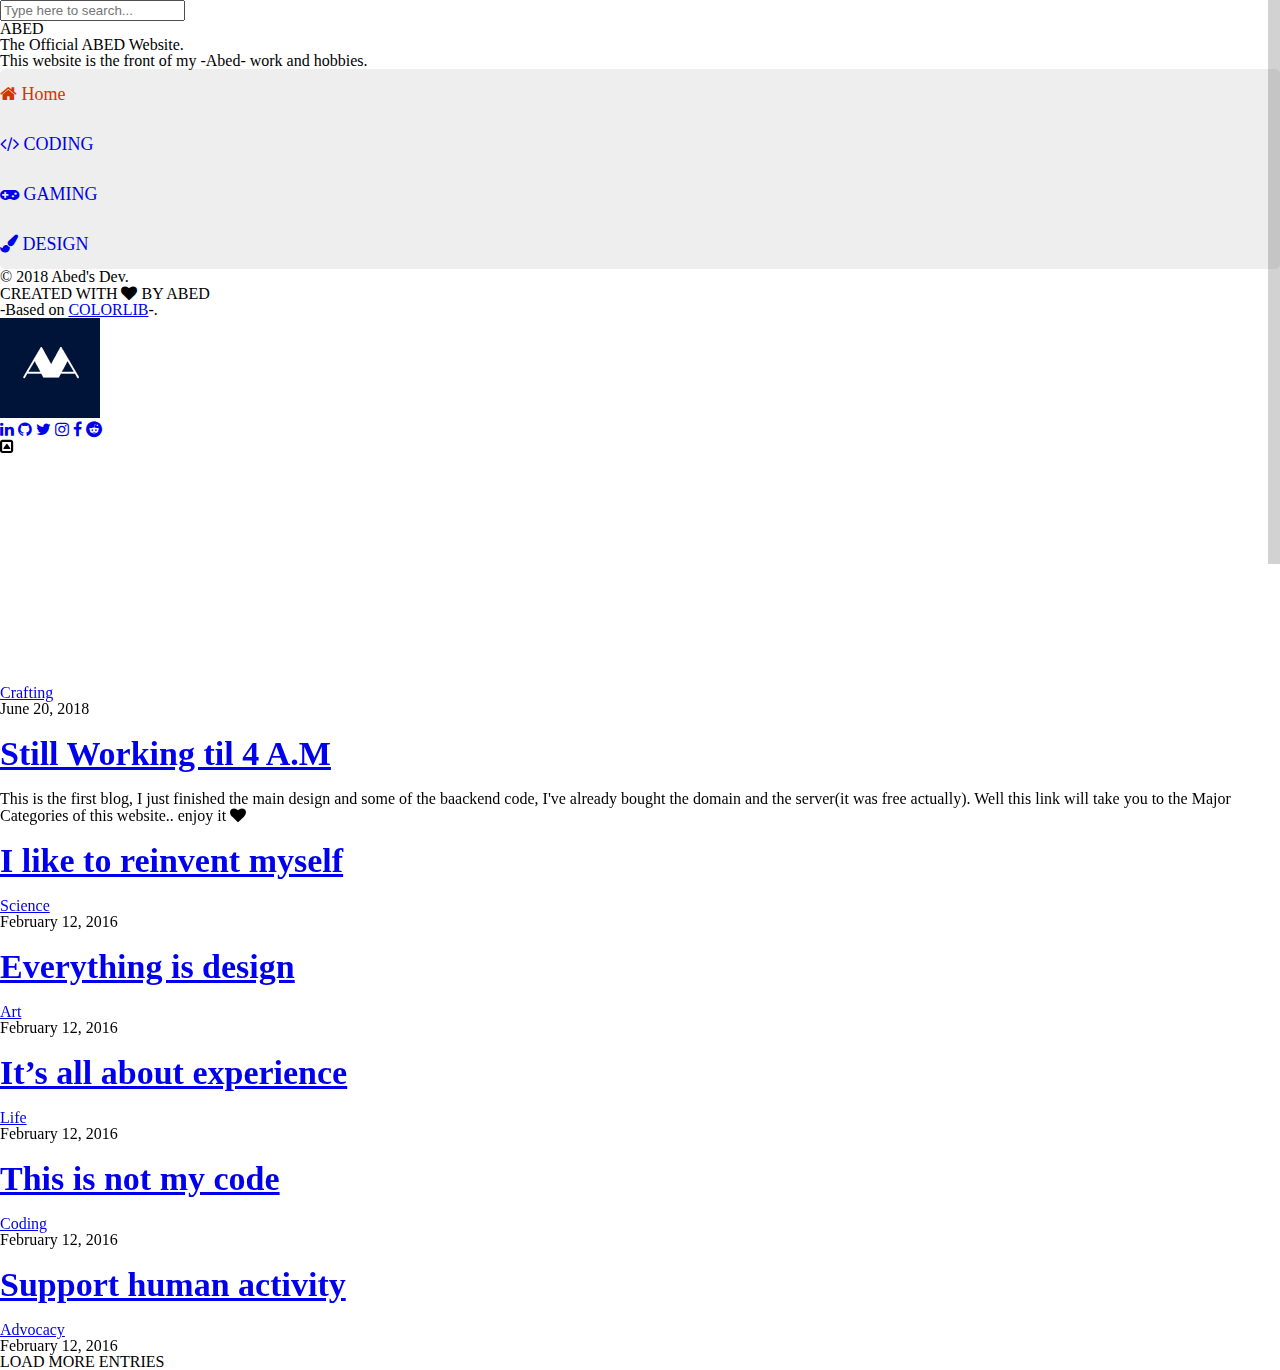
==== index.html @ 25dbf277 "first commit" ====
<!DOCTYPE HTML>
<html lang="en-US">

<head>
    <title>Abed.GA | ABED Ga Kakkoii</title>
    <meta http-equiv="Content-Type" content="text/html; charset=UTF-8">
    <meta name="description" content="Abed" />
    <meta name="keywords" content="HTML, CSS, JavaScript, PHP" />
    <meta name="author" content="Colorlib" />
    <meta name="viewport" content="width=device-width, initial-scale=1, maximum-scale=1">

    <link rel="shortcut icon" href="images/favicon.png" />
    <link href='http://fonts.googleapis.com/css?family=Montserrat:400,700%7CLibre+Baskerville:400,400italic,700' rel='stylesheet' type='text/css'>
    <link rel="stylesheet" type="text/css" href='css/clear.css' />
    <link rel="stylesheet" type="text/css" href='css/common.css' />
    <link rel="stylesheet" type="text/css" href='css/font-awesome.min.css' />
    <link rel="stylesheet" type="text/css" href='css/carouFredSel.css' />
    <link rel="stylesheet" type="text/css" href='css/sm-clean.css' />
    <link rel="stylesheet" type="text/css" href='style.css' />

    <!--[if lt IE 9]>
                <script src="js/html5.js"></script>
        <![endif]-->

</head>


<body class="home blog">

    <!-- Preloader Gif -->
    <table class="doc-loader">
        <tbody>
            <tr>
                <td>
                    <img src="images/ajax-document-loader.gif" alt="Loading...">
                </td>
            </tr>
        </tbody>
    </table>

    <!-- Left Sidebar -->
    <div id="sidebar" class="sidebar">
        <div class="menu-left-part">
            <div class="search-holder">
                <label>
                        <input type="search" class="search-field" placeholder="Type here to search..." value="" name="s" title="Search for:">
                    </label>
            </div>
            <div class="site-info-holder">
                <div class="site-title">ABED</div>
                <p class="site-description">

                    The Official ABED Website.
                    <br/> This website is the front of my -Abed- work and hobbies.
                </p>

            </div>
            <nav id="header-main-menu">
                <ul class="main-menu sm sm-clean">
                    <li><a href="index.html" class="current"><i class="fa fa-home icon-fa-m"></i> Home</a></li>
                    <li><a href="single.html"><i class="fa fa-code icon-fa-m"></i> CODING</a></li>
                    <li><a href="gaming.html"><i class="fa fa-gamepad icon-fa-m"></i> GAMING</a></li>
                    <li><a href="single.html"><i class="fa fa-paint-brush icon-fa-m"></i> DESIGN</a></li>
                </ul>
            </nav>
            <footer>
                <div class="footer-info">
                    © 2018 Abed's Dev. <br> CREATED WITH <i class="fa fa-heart"></i> BY ABED<br> -Based on <a href="https://colorlib.com">COLORLIB</a>-.
                </div>
            </footer>
        </div>
        <div class="menu-right-part">
            <div class="logo-holder">
                <a href="index.html">
                        <img src="images/logo.png" alt="Abed.Ga">
                    </a>
            </div>
            <div class="toggle-holder">
                <div id="toggle">
                    <div class="menu-line"></div>
                </div>
            </div>
            <div class="social-holder">
                <div class="social-list">
                    <a  target="_blank" href="https://www.linkedin.com/in/abdallah-afriad-028515137/"><i class="fa fa-linkedin"></i></a>
                    <a  target="_blank" href="https://www.github.com/abedafr"><i class="fa fa-github"></i></a>
                    <a  target="_blank" href="https://www.twitter.com/abed_afriad"><i class="fa fa-twitter"></i></a>
                    <a  target="_blank" href="https://www.instagram.com/abedafriad"><i class="fa fa-instagram"></i></a>
                    <a  target="_blank" href="https://www.facebook.com/abed.afriad"><i class="fa fa-facebook"></i></a>
                    <a  target="_blank" href="https://www.reddit.com/user/Abed11"><i class="fa fa-reddit"></i></a>
                </div>
            </div>
            <div class="fixed scroll-top"><i class="fa fa-caret-square-o-up" aria-hidden="true"></i></div>
        </div>
        <div class="clear"></div>
    </div>

    <!-- Home Content -->
    <div id="content" class="site-content">
        

        
        <div id="blog-wrapper">
            <div class="blog-holder center-relative">


                <article id="post-1" class="blog-item-holder featured-post">
                    <div class="entry-content relative">
                        <div class="content-1170 center-relative">
                            <div class="cat-links">
                                <ul>
                                    <li>
                                        <a href="#">Crafting</a>
                                    </li>
                                </ul>
                            </div>
                            <div class="entry-date published">June 20, 2018</div>
                            <h2 class="entry-title">
                                <a href="scroll.html">Still Working til 4 A.M</a>
                            </h2>
                            <div class="excerpt">
                                This is the first blog, I just finished the main design and some of the baackend code, I've already bought the domain and the server(it was free actually). Well this link will take you to the Major Categories of this website.. enjoy it <i class="fa fa-heart"></i> <a class="read-more" href="scroll.html"></a>
                            </div>
                            <div class="clear"></div>
                        </div>
                    </div>
                </article>


                <article id="post-2" class="blog-item-holder">
                    <div class="entry-content relative">
                        <div class="content-1170 center-relative">
                            <h2 class="entry-title">
                                <a href="single.html">I like to reinvent myself</a>
                            </h2>
                            <div class="cat-links">
                                <ul>
                                    <li>
                                        <a href="#">Science</a>
                                    </li>
                                </ul>
                            </div>
                            <div class="entry-date published">February 12, 2016</div>
                            <div class="clear"></div>
                        </div>
                    </div>
                </article>


                <article id="post-3" class="blog-item-holder">
                    <div class="entry-content relative">
                        <div class="content-1170 center-relative">
                            <h2 class="entry-title">
                                <a href="single.html">Everything is design</a>
                            </h2>
                            <div class="cat-links">
                                <ul>
                                    <li>
                                        <a href="#">Art</a>
                                    </li>
                                </ul>
                            </div>
                            <div class="entry-date published">February 12, 2016</div>
                            <div class="clear"></div>
                        </div>
                    </div>
                </article>



                <article id="post-4" class="blog-item-holder">
                    <div class="entry-content relative">
                        <div class="content-1170 center-relative">
                            <h2 class="entry-title">
                                <a href="single.html">It’s all about experience</a>
                            </h2>
                            <div class="cat-links">
                                <ul>
                                    <li>
                                        <a href="#">Life</a>
                                    </li>
                                </ul>
                            </div>
                            <div class="entry-date published">February 12, 2016</div>
                            <div class="clear"></div>
                        </div>
                    </div>
                </article>



                <article id="post-5" class="blog-item-holder">
                    <div class="entry-content relative">
                        <div class="content-1170 center-relative">
                            <h2 class="entry-title">
                                <a href="single.html">This is not my code</a>
                            </h2>
                            <div class="cat-links">
                                <ul>
                                    <li>
                                        <a href="#">Coding</a>
                                    </li>
                                </ul>
                            </div>
                            <div class="entry-date published">February 12, 2016</div>
                            <div class="clear"></div>
                        </div>
                    </div>
                </article>



                <article id="post-6" class="blog-item-holder">
                    <div class="entry-content relative">
                        <div class="content-1170 center-relative">
                            <h2 class="entry-title">
                                <a href="single.html">Support human activity</a>
                            </h2>
                            <div class="cat-links">
                                <ul>
                                    <li>
                                        <a href="#">Advocacy</a>
                                    </li>
                                </ul>
                            </div>
                            <div class="entry-date published">February 12, 2016</div>
                            <div class="clear"></div>
                        </div>
                    </div>
                </article>

            </div>
            <div class="clear"></div>
            <div class="block load-more-holder">LOAD MORE ENTRIES</div>
        </div>

        <div class="featured-image-holder">
            <div class="featured-post-image" style="background-image: url(demo-images/featured-image.jpg)"></div>

        </div>
        <div class="clear"></div>
    </div>



    <!--Load JavaScript-->
    <script type="text/javascript" src="js/jquery.js"></script>
    <script type='text/javascript' src='js/imagesloaded.pkgd.js'></script>
    <script type='text/javascript' src='js/jquery.nicescroll.min.js'></script>
    <script type='text/javascript' src='js/jquery.smartmenus.min.js'></script>
    <script type='text/javascript' src='js/jquery.carouFredSel-6.0.0-packed.js'></script>
    <script type='text/javascript' src='js/jquery.mousewheel.min.js'></script>
    <script type='text/javascript' src='js/jquery.touchSwipe.min.js'></script>
    <script type='text/javascript' src='js/jquery.easing.1.3.js'></script>
    <script type='text/javascript' src='js/main.js'></script>
</body>

</html>
---- css/clear.css ----
html, body, div, span, object, iframe,
h1, h2, h3, h4, h5, h6, p, blockquote, pre,
abbr, address, cite, code,
del, dfn, em, img, ins, kbd, q, samp,
small, strong, sub, sup, var,
b, i, ol, ul, li,
fieldset, form, label, legend,
table, caption, tbody, tfoot, thead, tr, th, td,
article, aside, canvas, details, figcaption, figure, 
footer, header, hgroup, menu, nav, section, summary,
time, mark, audio, video {
    margin:0;
    padding:0;
    border:0;
    outline: none;
    font-size:100%;
    vertical-align:baseline;
    background:transparent;
}

body {
    line-height:1;
}

article,aside,details,figcaption,figure,
footer,header,hgroup,menu,nav,section { 
    display:block;
}

nav ul,ul,ol {
    list-style:none;
}

blockquote, q {
    quotes:none;
}

blockquote:before, blockquote:after,
q:before, q:after {
    content:'';
    content:none;
}

a {
    margin:0;
    padding:0;
    font-size:100%;
	outline: none;
    vertical-align:baseline;
    background:transparent;
}

ins {
    background-color:#ff9;
    color:#000;
    text-decoration:none;
}

mark {
    background-color:#ff9;
    color:#000; 
    font-style:italic;
    font-weight:bold;
}

del {
    text-decoration: line-through;
}

abbr[title], dfn[title] {
    border-bottom:1px dotted;
    cursor:help;
}

table {
    border-collapse:collapse;
    border-spacing:0;
}

hr {
    display:block;
    height:1px;
    border:0;   
    border-top:1px solid #cccccc;
    margin:1em 0;
    padding:0;
}

input, select {
    vertical-align:middle;
}

input:focus, textarea:focus
{
    outline: none;
}
---- css/common.css ----
.block
{
    display: block;
}
.hidden
{
    display: none;
}
.clear
{
    clear: both;
}
.left
{
    float: left;
}
.right
{
    float: right;
}
.line-height
{
    line-height: 0;
}
.clear-right
{
    clear: right;
}
.clear-left
{
    clear: left;
}
.center-relative
{
    margin-left: auto;
    margin-right: auto;
}
.center-absolute
{
    left: 50%;
}
.center-text
{
    text-align: center !important;
}
.text-left
{
    text-align: left;
}
.text-right
{
    text-align: right;
}
.absolute
{
    position: absolute;
}
.fixed
{
    position: fixed;
}
.relative
{
    position: relative;
}
.sticky
{
    height: auto;
}
.margin-0, .margin-0 img
{
    margin: 0 !important;
    line-height: 0;
}
.top-0
{
    margin-top: 0 !important;
}
.top-5
{
    margin-top: 5px !important;	
}
.top-10
{
    margin-top: 10px;	
}
.top-15
{
    margin-top: 15px;	
}
.top-20
{
    margin-top: 20px;
}
.top-25
{
    margin-top: 25px;	
}
.top-30
{
    margin-top: 30px;	
}
.top-50
{
    margin-top: 50px;	
}
.top-60
{
    margin-top: 60px;	
}
.top-70
{
    margin-top: 70px;	
}
.top-75
{
    margin-top: 75px;	
}
.top-80
{
    margin-top: 80px;
}
.top-100
{
    margin-top: 100px;	
}
.top-105
{
    margin-top: 105px;	
}
.top-120
{
    margin-top: 120px;
}
.top-150
{
    margin-top: 150px;	
}
.top-200
{
    margin-top: 200px;	
}
.top-negative-30
{
    margin-top: -30px;
}
.left-35
{
    margin-left:35px;
}
.right-35
{
    margin-right:35px;
}
.bottom-0
{
    margin-bottom: 0 !important;
}
.bottom-10
{
    margin-bottom: 10px !important;
}
.bottom-20
{
    margin-bottom: 20px !important;
}
.bottom-25
{
    margin-bottom: 25px !important;
}
.bottom-30
{
    margin-bottom: 30px !important;
}
.bottom-50
{
    margin-bottom: 50px !important;
}
.bottom-100
{
    margin-bottom: 100px !important;
}
.bottom-150
{
    margin-bottom: 150px !important;
}
.bottom-200
{
    margin-bottom: 200px !important;
}
.width-25
{
    width: 25%;
}
.width-50
{
    width: 50%;
}
.width-75
{
    width: 75%;
}
.width-85
{
    width: 85%;
}
.width-100
{
    width: 100%;
}
blockquote:before 
{
    content: '\201C';
    font-size: 180px;
    line-height: 0;
    font-family: 'Montserrat', sans-serif, Arial;
    vertical-align: -65px;
    color: #0697ae;
    text-align: center;
    display: block;
}
blockquote
{
    margin-top: 110px;
    margin-bottom: 60px;
    font-family: 'Montserrat', sans-serif, Arial;
    font-size: 22px;
    line-height: 35px;
    color: #b0c2c2;
}
blockquote.inline-blockquote
{
    width: 395px;
    float: left;
    margin-left: -170px;
    margin-right: 70px;
}
.wrap-blockquote
{
    display: inline;
}
address
{
    font-size: 32px;
    line-height: 50px;
    font-style: normal;
}
iframe
{
    width: 100%;
}
a.button
{
    display: inline-block;
    border: 3px solid;
    text-align: center;
    padding: 15px 40px;
    cursor: pointer;
    margin-bottom: 25px;
    vertical-align: middle;
    text-decoration: none;
}
a.button:active
{
    position: relative;
    top: 1px;	
}
h1,h2,h3,h4,h5,h6
{
    padding: 20px 0;
}
h1
{
    font-size: 38px;
    line-height: 38px;    
}
h2
{
    font-size: 34px;    
    line-height: 34px;    
}
h3
{
    font-size: 32px;  
    line-height: 32px;    
}
h4
{
    font-size: 30px;    
}
h5
{
    font-size: 28px;   
}
h6
{
    font-size: 26px;    
}
em
{
    font-style: italic;
}
ol
{
    list-style-type: decimal;
}
pre
{
    word-wrap: break-word;
}
.single-content table, .single-content th, .single-content td, .page-content table, .page-content th, .page-content td
{
    border:1px solid black;
    padding: 10px;
    vertical-align: middle;
}
sup
{
    vertical-align: super;
    font-size: smaller;
}
sub
{
    vertical-align: sub;
    font-size: smaller;
}
.single-content ol
{
    display: block;
    list-style-type: decimal;
    margin: 0 0 14px 17px;
}
.single-content ul
{
    display: block;
    list-style-type: disc;
    margin: 0 0 14px 17px;
}

/* COLUMNS */

.one,  .one_half,  .one_third,  .two_third,  .three_fourth, 
.one_fourth{
    margin-right: 100px;
    float: left;
    position: relative;
    margin-bottom: 30px;
}

.last{
    margin-right: 0 !important;
    clear: right;
}

.one{
    float: none;
    display: block;
    clear: both;
    margin-right: 0;
}

.one_half{
    width: 400px;    
}

.one_third{
    width: 233px;
}

.two_third{
    width: 566px;
}

.one_fourth{
    width: 150px;
}

.three_fourth{
    width: 650px;
}

.one img,  .one_half img,  .one_third img,  .two_third img, 
.three_fourth img,  .one_fourth img{
    max-width: 100%;
    height: auto;
    max-height: 100%;
    width: auto;	
}

.team-holder .one
{
    margin: 0;
}

.team-holder .one_half
{
    width: 50%;
    width: calc(100% / 2);   
    margin: 0;
}

.team-holder .one_third
{
    width: 33%;
    width: calc(100% / 3);
    margin: 0;
}

.team-holder .one_fourth
{
    width: 25%;
    width: calc(100% / 4);   
    margin: 0;    
}

/* MENU */

/* Mobile first layout SmartMenus Core CSS (it's not recommended editing these rules)
   You need this once per page no matter how many menu trees or different themes you use.
-------------------------------------------------------------------------------------------*/

.sm,.sm ul,.sm li{display:block;list-style:none;margin:0;padding:0;line-height:normal;direction:ltr;-webkit-tap-highlight-color:rgba(0,0,0,0);}
.sm-rtl,.sm-rtl ul,.sm-rtl li{direction:rtl;text-align:right;}
.sm>li>h1,.sm>li>h2,.sm>li>h3,.sm>li>h4,.sm>li>h5,.sm>li>h6{margin:0;padding:0;}
.sm ul{display:none;}
.sm li,.sm a{position:relative;}
.sm a{display:block;}
.sm a.disabled{cursor:not-allowed;}
.sm:after{content:"\00a0";display:block;height:0;font:0px/0 serif;clear:both;visibility:hidden;overflow:hidden;}
.sm,.sm *,.sm *:before,.sm *:after{-moz-box-sizing:border-box;-webkit-box-sizing:border-box;box-sizing:border-box;}




/* WP DEFAULT CLASSES */

.alignnone {
    margin: 5px 20px 20px 0;
}

.aligncenter,
div.aligncenter {
    display: block;
    margin: 5px auto 5px auto;
}

.alignright {
    float:right;
    margin: 5px 0 20px 20px;
}

.alignleft {
    float: left;
    margin: 5px 20px 20px 0;
}

.aligncenter {
    display: block;
    margin: 5px auto 5px auto;
}

a img.alignright {
    float: right;
    margin: 5px 0 20px 20px;
}

a img.alignnone {
    margin: 20px 0px;
}

a img.alignleft {
    float: left;
    margin: 5px 20px 20px 0;
}

a img.aligncenter {
    display: block;
    margin-left: auto;
    margin-right: auto
}

.wp-caption {
    max-width: 100%;
    text-align: center;
    font-family: 'Montserrat', sans-serif, Arial;
}

.wp-caption.alignnone {
    margin: 20px 0px;
}

.wp-caption.alignleft {
    margin: 5px 20px 20px 0;
    text-align: left;
}

.wp-caption.alignright {
    margin: 5px 0 20px 20px;
    text-align: right;
}

.wp-caption img {
    width: auto;
    height: auto;
    max-width: 100%;
    max-height: 100%;
}

.wp-caption p.wp-caption-text {
    font-size: 18px;
    margin-bottom: 50px;
    padding: 5px 50px;
    background-color: #8f939e;
    display: inline-block;
    color: #fff;
}
.gallery-caption
{
    font-size: 100%;
}
.bypostauthor
{
    font-size: 100%;
}
/* Text meant only for screen readers. */
.screen-reader-text {
    clip: rect(1px, 1px, 1px, 1px);
    position: absolute !important;
    height: 1px;
    width: 1px;
    overflow: hidden;
}

.screen-reader-text:focus {
    background-color: #f1f1f1;
    border-radius: 3px;
    box-shadow: 0 0 2px 2px rgba(0, 0, 0, 0.6);
    clip: auto !important;
    color: #21759b;
    display: block;
    font-size: 14px;
    font-size: 0.875rem;
    font-weight: bold;
    height: auto;
    left: 5px;
    line-height: normal;
    padding: 15px 23px 14px;
    text-decoration: none;
    top: 5px;
    width: auto;
    z-index: 100000; /* Above WP toolbar. */
}



.cbp-bislideshow {
    list-style: none;
    width: 100%;
    height: 100%;
    position: fixed;
    top: 0;
    left: 0;
    z-index: -1;
    padding: 0;
    margin: 0;
}

.cbp-bislideshow li {
    position: absolute;
    width: 100%;
    height: 100%;
    top: 0;
    left: 0;
    opacity: 0;
    -webkit-transition: opacity 1s;
    -moz-transition: opacity 1s;
    -ms-transition: opacity 1s;
    -o-transition: opacity 1s;
    transition: opacity 1s;
}


/* If background-size supported we'll add the images to the background of the li */

.backgroundsize .cbp-bislideshow li {
    -webkit-background-size: cover;
    -moz-background-size: cover;
    background-size: cover;
    background-position: center center;
}

/* ...and hide the images */
.backgroundsize .cbp-bislideshow li img {
    display: none;
}

.cbp-bislideshow li img {
    display: block;
    width: 100%;
}

.cbp-bicontrols {
    position: fixed;
    width: 300px;
    height: 100px;
    margin: -50px 0 0 -150px;
    bottom: 0;
    right: 0;
}

.cbp-bicontrols span {
    float: left;
    width: 100px;
    height: 100px;
    position: relative;
    cursor: pointer;
    display: inline-block;
    font: normal normal normal 14px/1 FontAwesome;
    font-size: inherit;
    text-rendering: auto;
    -webkit-font-smoothing: antialiased;
    -moz-osx-font-smoothing: grayscale;
}

.cbp-bicontrols span:before {
    position: absolute;
    width: 100%;
    height: 100%;
    top: 0;
    left: 0;
    text-align: center;    
    speak: none;
    font-style: normal;
    font-weight: normal;
    font-variant: normal;
    text-transform: none;
    line-height: 100px;
    font-size: 80px;
    color: #fff;
    -webkit-font-smoothing: antialiased;
    opacity: 0.7;
}

.cbp-bicontrols span:hover:before {
    opacity: 1;
}

.cbp-bicontrols span:active:before {
    top: 2px;
}

span.cbp-biplay:before {
    content: "\f01d";
}

span.cbp-bipause:before {
    content: "\f28c";
}

span.cbp-binext:before {
    content: "\f105";
}

span.cbp-biprev:before {
    content: "\f104";
}

.cbp-bicontrols span.cbp-binext {
    float: right;
}

/* Fallback */

.no-js.no-backgroundsize .cbp-bislideshow li:first-child {
    opacity: 1;
}

.no-js.backgroundsize .cbp-bislideshow li:first-child img {
    display: block;
}
---- css/carouFredSel.css ----
.list_carousel.responsive {	
	margin-left: 0;
	width: 100%;
}
.list_carousel ul {
	margin: 0;
	padding: 0;
	list-style: none;
	display: block;
}
.list_carousel li {
	text-align: center;		
	padding: 0;
	display: block;
	float: left;
	position: relative;
}	
.list_carousel li img{
	width: 100% !important;
	height: 600px !important;
	max-width: none !important;
	max-height: 600px !important;
}
a.image_slider_prev{background-image: url(../images/navigation_arrows_left.png); width: 105px; height: 90px; z-index: 2;}
a.image_slider_prev:hover{background-position: 0 -90px;}
a.image_slider_next{background-image: url(../images/navigation_arrows_right.png); width: 105px; height: 90px; z-index: 2;}
a.image_slider_next:hover{background-position: 0 -90px;}
.carousel_pagination {margin-top: 50px; margin-bottom: 50px; margin-left: 160px;z-index: 1;position: relative;}
.carousel_pagination a {margin: 0 0 0 9px; float: left;}
.carousel_pagination a:first-child {margin: 0;}
.carousel_pagination a {width: 18px; height: 18px; border-radius: 90%; display: block; cursor: pointer; text-indent: -9999px;}
.caroufredsel_wrapper{z-index: 1 !important; margin-top: 0 !important; margin-left: 0 !important;}
---- css/sm-clean.css ----
.sm-clean {
    background: #eeeeee;
    -webkit-border-radius: 5px;
    -moz-border-radius: 5px;
    -ms-border-radius: 5px;
    -o-border-radius: 5px;
    border-radius: 5px;
}
.sm-clean a, .sm-clean a:hover, .sm-clean a:focus, .sm-clean a:active {
    padding: 13px 20px;
    /* make room for the toggle button (sub indicator) */
    padding-right: 58px;
    font-size: 18px;
    font-weight: normal;
    line-height: 24px;
    text-decoration: none;
}
.sm-clean a.current {
    color: #d23600;
}
.sm-clean a.disabled {
    color: #bbbbbb;
}
.sm-clean a span.sub-arrow {
    position: absolute;
    top: 50%;
    margin-top: -17px;
    left: auto;
    right: -45px;
    width: 34px;
    height: 34px;
    overflow: hidden;
    font: bold 16px/34px monospace !important;
    text-align: center;
    text-shadow: none;
    -webkit-border-radius: 5px;
    -moz-border-radius: 5px;
    -ms-border-radius: 5px;
    -o-border-radius: 5px;
    border-radius: 5px;
}
.sm-clean a.highlighted span.sub-arrow:before {
    display: block;
    content: '-';
}
.sm-clean > li:first-child > a, .sm-clean > li:first-child > :not(ul) a {
    -webkit-border-radius: 5px 5px 0 0;
    -moz-border-radius: 5px 5px 0 0;
    -ms-border-radius: 5px 5px 0 0;
    -o-border-radius: 5px 5px 0 0;
    border-radius: 5px 5px 0 0;
}
.sm-clean > li:last-child > a, .sm-clean > li:last-child > *:not(ul) a, .sm-clean > li:last-child > ul,
.sm-clean > li:last-child > ul > li:last-child > a, .sm-clean > li:last-child > ul > li:last-child > *:not(ul) a, .sm-clean > li:last-child > ul > li:last-child > ul,
.sm-clean > li:last-child > ul > li:last-child > ul > li:last-child > a, .sm-clean > li:last-child > ul > li:last-child > ul > li:last-child > *:not(ul) a, .sm-clean > li:last-child > ul > li:last-child > ul > li:last-child > ul,
.sm-clean > li:last-child > ul > li:last-child > ul > li:last-child > ul > li:last-child > a, .sm-clean > li:last-child > ul > li:last-child > ul > li:last-child > ul > li:last-child > *:not(ul) a, .sm-clean > li:last-child > ul > li:last-child > ul > li:last-child > ul > li:last-child > ul,
.sm-clean > li:last-child > ul > li:last-child > ul > li:last-child > ul > li:last-child > ul > li:last-child > a, .sm-clean > li:last-child > ul > li:last-child > ul > li:last-child > ul > li:last-child > ul > li:last-child > *:not(ul) a, .sm-clean > li:last-child > ul > li:last-child > ul > li:last-child > ul > li:last-child > ul > li:last-child > ul {
    -webkit-border-radius: 0 0 5px 5px;
    -moz-border-radius: 0 0 5px 5px;
    -ms-border-radius: 0 0 5px 5px;
    -o-border-radius: 0 0 5px 5px;
    border-radius: 0 0 5px 5px;
}
.sm-clean > li:last-child > a.highlighted, .sm-clean > li:last-child > *:not(ul) a.highlighted,
.sm-clean > li:last-child > ul > li:last-child > a.highlighted, .sm-clean > li:last-child > ul > li:last-child > *:not(ul) a.highlighted,
.sm-clean > li:last-child > ul > li:last-child > ul > li:last-child > a.highlighted, .sm-clean > li:last-child > ul > li:last-child > ul > li:last-child > *:not(ul) a.highlighted,
.sm-clean > li:last-child > ul > li:last-child > ul > li:last-child > ul > li:last-child > a.highlighted, .sm-clean > li:last-child > ul > li:last-child > ul > li:last-child > ul > li:last-child > *:not(ul) a.highlighted,
.sm-clean > li:last-child > ul > li:last-child > ul > li:last-child > ul > li:last-child > ul > li:last-child > a.highlighted, .sm-clean > li:last-child > ul > li:last-child > ul > li:last-child > ul > li:last-child > ul > li:last-child > *:not(ul) a.highlighted {
    -webkit-border-radius: 0;
    -moz-border-radius: 0;
    -ms-border-radius: 0;
    -o-border-radius: 0;
    border-radius: 0;
}
.sm-clean > li:first-child {
    border-top: 0;
}
.sm-clean ul {
    padding-left: 35px;
}
.sm-clean ul a, .sm-clean ul a:hover, .sm-clean ul a:focus, .sm-clean ul a:active {
    font-size: 16px;
}
.sm-clean ul ul ul a,
.sm-clean ul ul ul a:hover,
.sm-clean ul ul ul a:focus,
.sm-clean ul ul ul a:active {
    border-left: 24px solid transparent;
}
.sm-clean ul ul ul ul a,
.sm-clean ul ul ul ul a:hover,
.sm-clean ul ul ul ul a:focus,
.sm-clean ul ul ul ul a:active {
    border-left: 32px solid transparent;
}
.sm-clean ul ul ul ul ul a,
.sm-clean ul ul ul ul ul a:hover,
.sm-clean ul ul ul ul ul a:focus,
.sm-clean ul ul ul ul ul a:active {
    border-left: 40px solid transparent;
}

.main-menu ul 
{
    width: 12em; /* fixed width only please - you can use the "subMenusMinWidth"/"subMenusMaxWidth" script options to override this if you like */
}

.sm-clean a, .sm-clean a:hover, .sm-clean a:focus, .sm-clean a:active
{
    padding-right: 0;
    padding-left: 0;
}

a.has-submenu
{
    display: inline-block;
}
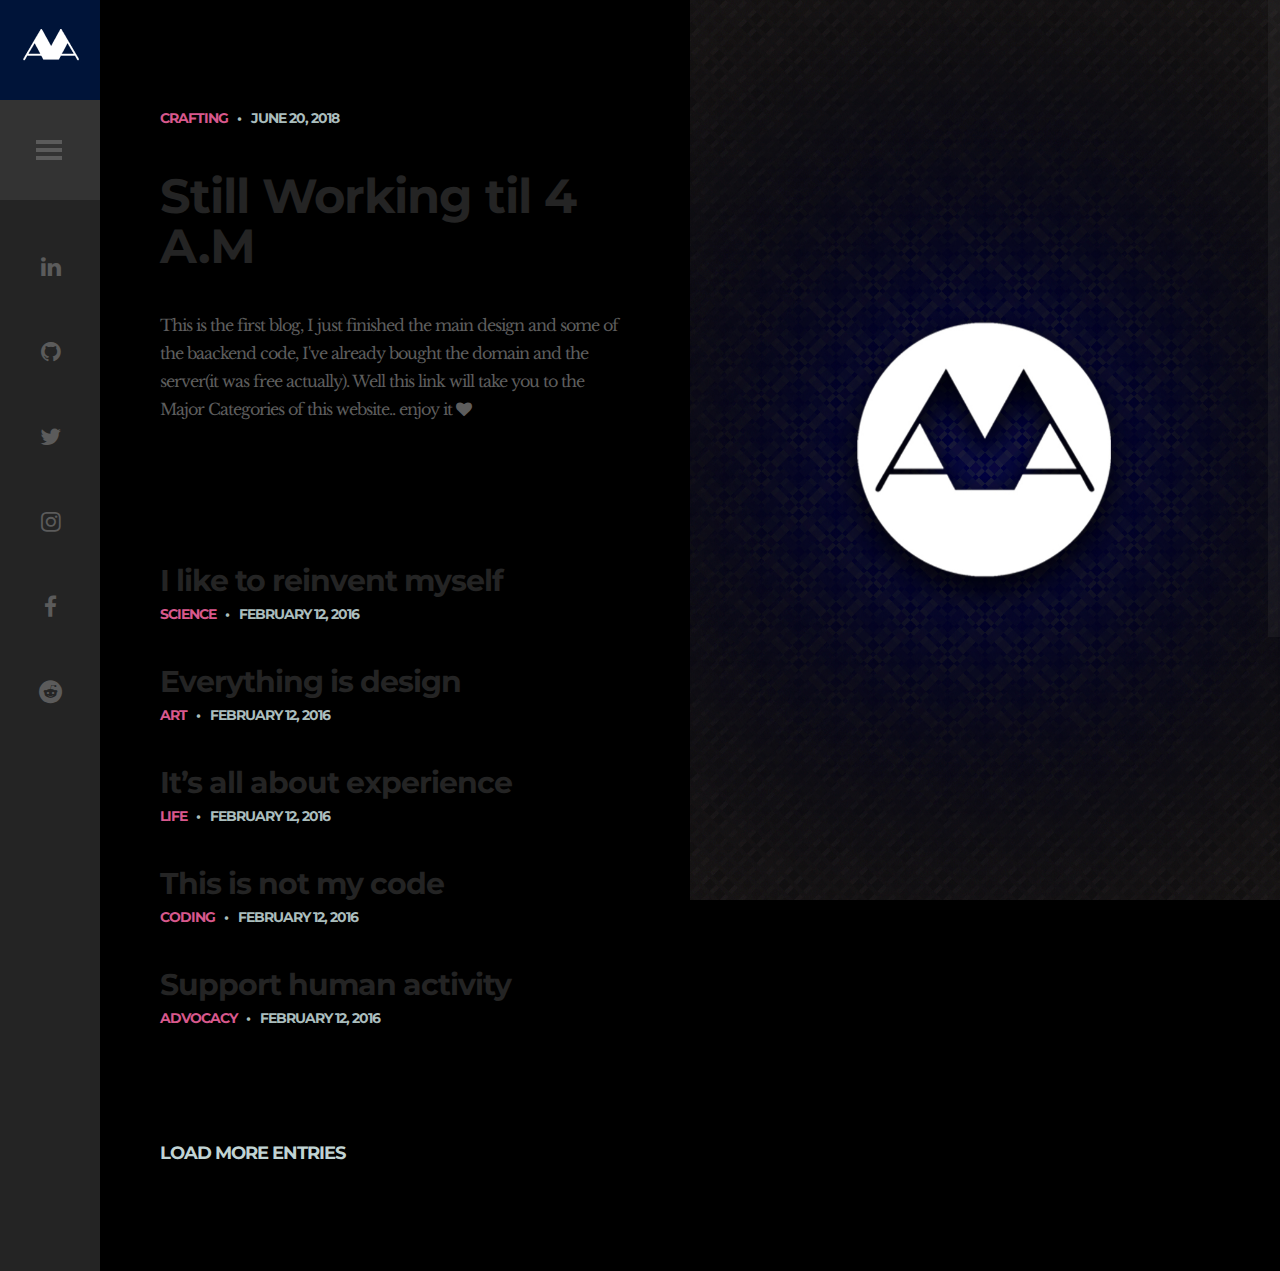
==== commit 2af1cc1f: "Fixed css files path" ====
--- a/index.html
+++ b/index.html
@@ -16,7 +16,7 @@
     <link rel="stylesheet" type="text/css" href='css/font-awesome.min.css' />
     <link rel="stylesheet" type="text/css" href='css/carouFredSel.css' />
     <link rel="stylesheet" type="text/css" href='css/sm-clean.css' />
-    <link rel="stylesheet" type="text/css" href='style.css' />
+    <link rel="stylesheet" type="text/css" href='css/style.css' />
 
     <!--[if lt IE 9]>
                 <script src="js/html5.js"></script>
--- a/css/style.css
+++ b/css/style.css
@@ -0,0 +1,1318 @@
+html {
+    overflow: hidden;
+}
+
+body {
+    font-family: 'Libre Baskerville', sans-serif, Arial;
+    ;
+    font-size: 18px;
+    line-height: 35px;
+    font-weight: 400;
+    letter-spacing: -1px;
+    color: #404040;
+    background-color: #000;
+}
+
+.montserrat {
+    font-family: 'Montserrat', sans-serif, Arial;
+}
+
+body a {
+    text-decoration: none;
+    color: #404040;
+    transition: color .2s linear, background-color .2s linear, border-color .2s linear;
+}
+
+body a:hover {
+    color: #0697AE;
+}
+
+input,
+textarea,
+select {
+    -webkit-appearance: none;
+}
+
+::-moz-selection {
+    background-color: #aabdbd;
+}
+
+::selection {
+    background-color: #aabdbd;
+}
+
+.carousel_pagination a {
+    background-color: #C0D3D3;
+}
+
+.carousel_pagination a:hover {
+    background-color: #0697ae;
+}
+
+.carousel_pagination a.selected {
+    background-color: #0697ae;
+}
+
+.doc-loader {
+    position: fixed;
+    left: 0px;
+    top: 0px;
+    width: 100%;
+    height: 100%;
+    z-index: 99999;
+    background-color: white;
+}
+
+.doc-loader td {
+    text-align: center;
+    vertical-align: middle;
+}
+
+.doc-loader img {
+    width: 70px;
+    height: 70px;
+}
+
+.nicescroll-rails {
+    z-index: 2 !important;
+}
+
+.nicescroll-rails-vr:hover {
+    cursor: pointer !important;
+}
+
+.nicescroll-rails-hr {
+    display: none !important;
+}
+
+.content-660 {
+    max-width: 660px;
+}
+
+.content-900 {
+    max-width: 900px;
+}
+
+.content-1070 {
+    max-width: 1070px;
+}
+
+.content-660 img,
+.content-1070 img,
+.content-900 img {
+    max-width: 100%;
+    max-height: 100%;
+    width: auto;
+    height: auto;
+}
+
+.blur {
+    filter: blur(2px);
+    -webkit-filter: blur(2px);
+}
+
+.scroll-top {
+    display: none;
+    line-height: 0;
+    z-index: 2;
+    overflow: hidden;
+    margin-left: 125px;
+    bottom: 35px;
+}
+
+.scroll-top:hover {
+    cursor: pointer;
+}
+
+.scroll-top .fa {
+    font-size: 36px;
+    width: 32px;
+    color: #717171;
+}
+
+.scroll-top .fa:hover {
+    color: #47afbf;
+}
+
+.sidebar {
+    position: fixed;
+    background-color: #2D2D2D;
+    height: 100% !important;
+    width: 420px;
+    left: -320px;
+    -webkit-transition: left 0.3s ease;
+    -moz-transition: left 0.3s ease;
+    -ms-transition: left 0.3s ease;
+    -o-transition: left 0.3s ease;
+    transition: left 0.3s ease;
+    z-index: 3;
+}
+
+.sidebar.open {
+    left: 0;
+}
+
+.menu-left-part {
+    width: 320px;
+    position: absolute;
+    background: #333333;
+    height: 100%;
+    overflow-y: auto;
+    overflow-x: hidden;
+    z-index: 3;
+}
+
+.search-field {
+    font-family: 'Montserrat', sans-serif, Arial;
+    width: 100%;
+    height: 100px;
+    font-size: 18px;
+    padding-left: 50px;
+    background-color: #2D2D2D;
+    color: #5B5B5B;
+    border: none;
+}
+
+.search-field::-webkit-input-placeholder {
+    font-family: 'Montserrat', sans-serif, Arial;
+    color: #5B5B5B;
+}
+
+.search-field::-moz-placeholder {
+    font-family: 'Montserrat', sans-serif, Arial;
+    color: #5B5B5B;
+    opacity: 1;
+}
+
+.search-field:-ms-input-placeholder {
+    font-family: 'Montserrat', sans-serif, Arial;
+    color: #5B5B5B;
+    opacity: 1;
+}
+
+.search-field:-moz-placeholder {
+    font-family: 'Montserrat', sans-serif, Arial;
+    color: #5B5B5B;
+    opacity: 1;
+}
+
+.site-info-holder {
+    padding-left: 50px;
+    padding-top: 15px;
+}
+
+.site-title {
+    font-family: 'Montserrat', sans-serif, Arial;
+    color: #fff;
+    font-size: 30px;
+    line-height: 38px;
+    font-weight: 700;
+    padding: 20px 0;
+}
+
+.site-description {
+    font-family: 'Montserrat', sans-serif, Arial;
+    color: #848484;
+    font-size: 14px;
+    line-height: 23px;
+    max-width: 200px;
+}
+
+#header-main-menu {
+    font-family: 'Montserrat', sans-serif, Arial;
+    padding-left: 50px;
+    padding-top: 80px;
+}
+
+.main-menu.sm-clean {
+    background-color: transparent;
+    display: inline-block;
+}
+
+.sm-clean a {
+    color: #ffffff;
+}
+
+.sm-clean a.current,
+.sm-clean a:hover,
+.sm-clean a:focus,
+.sm-clean a:active,
+.sm-clean a.highlighted,
+.sm-clean ul a:hover,
+.sm-clean ul a:focus,
+.sm-clean ul a:active,
+.sm-clean ul a.highlighted {
+    color: #0697ae;
+}
+
+.sm-clean a span.sub-arrow {
+    color: #0697AE;
+}
+
+.main-menu.sm-clean .sub-menu li a {
+    color: #848484;
+    text-transform: uppercase;
+    font-size: 14px;
+}
+
+.menu-right-part {
+    float: right;
+    width: 100px;
+    min-height: 100%;
+    background-color: #242424;
+}
+
+.logo-holder {
+    line-height: 0;
+    font-size: 0;
+}
+
+.logo-holder img {
+    max-width: 100%;
+    max-height: 100%;
+    width: 100%;
+    height: auto;
+}
+
+#toggle {
+    height: 60px;
+    padding: 20px 0;
+    position: relative;
+    background-color: #333333;
+}
+
+#toggle:hover {
+    cursor: pointer;
+}
+
+#toggle:before,
+#toggle:after {
+    content: '';
+    height: 4px;
+    width: 26px;
+    background: #5B5B5B;
+    left: 36px;
+    position: absolute;
+    -webkit-transform-origin: 50% 50%;
+    transform-origin: 50% 50%;
+    -webkit-transition: -webkit-transform 0.25s;
+    transition: transform 0.25s;
+    top: 48px;
+}
+
+#toggle:before {
+    -webkit-transform: translate3d(0, -8px, 0);
+    transform: translate3d(0, -8px, 0);
+}
+
+#toggle.on:before {
+    -webkit-transform: rotate3d(0, 0, 1, 45deg);
+    transform: rotate3d(0, 0, 1, 45deg);
+}
+
+#toggle.on:after {
+    -webkit-transform: rotate3d(0, 0, 1, -45deg);
+    transform: rotate3d(0, 0, 1, -45deg);
+}
+
+#toggle:after {
+    -webkit-transform: translate3d(0, 8px, 0);
+    transform: translate3d(0, 8px, 0);
+}
+
+#toggle .menu-line {
+    width: 26px;
+    height: 4px;
+    background: #5B5B5B;
+    left: 36px;
+    position: absolute;
+    -webkit-transition: opacity 0.25s;
+    -moz-transition: opacity 0.25s;
+    -ms-transition: opacity 0.25s;
+    -o-transition: opacity 0.25s;
+    transition: opacity 0.25s;
+    top: 48px;
+}
+
+#toggle.on .menu-line {
+    opacity: 0;
+}
+
+.social-list {
+    text-align: center;
+    color: #5B5B5B;
+    font-size: 30px;
+}
+
+.social-list a {
+    padding-top: 80px;
+    display: block;
+    color: #5b5b5b;
+}
+
+.social-list a:hover {
+    color: #797979;
+}
+
+.site-content {
+    width: calc(100% - 100px);
+    margin-left: 100px;
+    padding-bottom: 100px;
+    position: relative;
+    -webkit-transition: margin 0.3s ease;
+    -moz-transition: margin 0.3s ease;
+    -ms-transition: margin 0.3s ease;
+    -o-transition: margin 0.3s ease;
+    transition: margin 0.3s ease;
+}
+
+body.page-scroll .site-content {
+    padding-bottom: 0;
+}
+
+body.open .site-content {
+    margin-left: 420px;
+}
+
+
+/* BLOG */
+
+#blog-wrapper {
+    width: 50%;
+    margin-left: 0;
+    float: left;
+}
+
+.blog-holder {
+    padding-top: 100px;
+    max-width: 470px;
+    padding-bottom: 85px;
+}
+
+.blog-item-holder {
+    transition: .2s filter ease-in-out;
+    -webkit-transition: .2s -webkit-filter ease-in-out;
+}
+
+.featured-post {
+    padding-bottom: 105px;
+}
+
+.blog-item-holder.featured-post .entry-content .entry-title {
+    font-size: 48px;
+    line-height: 50px;
+    padding-bottom: 40px;
+}
+
+.blog-item-holder .entry-content .entry-title a {
+    color: #242424;
+}
+
+.blog-item-holder .entry-content .entry-title a:hover {
+    color: #0697ae;
+}
+
+.blog-item-holder .entry-content .entry-title {
+    font-family: 'Montserrat', sans-serif, Arial;
+    font-size: 30px;
+    line-height: 30px;
+    padding-top: 35px;
+    padding-bottom: 0;
+}
+
+.excerpt {
+    font-size: 16px;
+    line-height: 28px;
+    color: #5d5d5d;
+}
+
+.read-more {
+    background-image: url('images/arrow.png');
+    width: 30px;
+    height: 30px;
+    background-size: 30px;
+    background-repeat: no-repeat;
+    display: inline-block;
+    vertical-align: -11px;
+    margin-left: 15px;
+}
+
+.load-more-holder {
+    font-family: 'Montserrat', sans-serif, Arial;
+    font-size: 18px;
+    font-weight: 700;
+    color: #c0d3d3;
+    display: block;
+    max-width: 470px;
+    margin-left: auto;
+    margin-right: auto;
+}
+
+.more-posts {
+    display: block;
+}
+
+.more-posts {
+    color: #C0D3D3;
+}
+
+.more-posts:hover {
+    cursor: pointer;
+    color: #aabdbd;
+}
+
+.featured-image-holder {
+    width: 50%;
+    float: right;
+}
+
+.featured-post-image {
+    position: fixed;
+    height: 100%;
+    width: 50%;
+    width: calc(50% - 50px);
+    background-size: cover;
+    background-position: center center;
+}
+
+.cat-links {
+    font-family: 'Montserrat', sans-serif, Arial;
+    display: inline-block;
+    font-size: 16px;
+    text-transform: uppercase;
+    font-weight: 700;
+}
+
+.cat-links ul li {
+    display: inline-block;
+    margin-right: 5px;
+}
+
+.cat-links ul li a {
+    color: #D8588C;
+    font-size: 14px;
+}
+
+.cat-links ul li:after {
+    content: ",";
+}
+
+.cat-links ul li:last-child:after {
+    display: none;
+}
+
+.published {
+    font-family: 'Montserrat', sans-serif, Arial;
+    display: inline-block;
+    font-size: 14px;
+    text-transform: uppercase;
+    font-weight: 700;
+    color: #aabdbd;
+}
+
+.published:before {
+    content: "\2022";
+    font-size: 14px;
+    display: inline-block;
+    margin-right: 10px;
+}
+
+.blog .excerpt {
+    font-size: 16px;
+    line-height: 28px;
+    color: #5d5d5d;
+}
+
+/* END BLOG */
+
+/* FEATURED POSTS SCROLL PAGE */
+
+.page-scroll .cbp-bislideshow li img {
+    display: none;
+}
+
+.page-scroll .nicescroll-rails-hr {
+    display: block !important;
+}
+
+.full-screen-scroll .cbp-bislideshow {
+    width: 100%;
+    width: calc(100% - 100px);
+    left: 100px;
+    -webkit-transition: left 0.3s ease;
+    -moz-transition: left 0.3s ease;
+    -ms-transition: left 0.3s ease;
+    -o-transition: left 0.3s ease;
+    transition: left 0.3s ease;
+}
+
+.open .full-screen-scroll .cbp-bislideshow {
+    left: 420px;
+}
+
+#cbp-bislideshow.scroll {
+    overflow: auto;
+}
+
+.cbp-bislideshow.scroll li {
+    opacity: 1 !important;
+    width: 45%;
+    box-sizing: border-box;
+    -moz-box-sizing: border-box;
+    -webkit-box-sizing: border-box;
+    background-size: cover;
+}
+
+.cbp-bislideshow.scroll li:last-child {
+    border: 0;
+}
+
+.cbp-bislideshow.scroll li ul li {
+    position: relative;
+    border: 0;
+}
+
+.full-screen-scroll article {
+    position: absolute;
+    top: 0;
+    left: 0;
+    height: 100%;
+    background: #000c;
+    padding: 50px;
+    max-width: 600px;
+    z-index: 1;
+}
+
+.full-screen-scroll article {
+    padding: 0;
+    width: 100%;
+    max-width: 100%;
+    opacity: 0;
+    -webkit-transition: opacity 0.3s ease;
+    -moz-transition: opacity 0.3s ease;
+    -ms-transition: opacity 0.3s ease;
+    -o-transition: opacity 0.3s ease;
+    transition: opacity 0.3s ease;
+}
+
+.cbp-bislideshow.scroll li:hover article {
+    opacity: 1;
+}
+
+.full-screen-scroll article .entry-title,
+.full-screen-scroll article .excerpt,
+.full-screen-scroll .info-holder {
+    max-width: 540px;
+    margin-left: auto;
+    margin-right: auto;
+    padding-left: 10%;
+    padding-right: 10%;
+}
+
+.full-screen-scroll .info-holder {
+    margin-bottom: 50px;
+}
+
+.full-screen-scroll h2.entry-title {
+    font-family: 'Montserrat', sans-serif, Arial;
+    font-size: 50px;
+    line-height: 54px;
+    margin-top: 150px;
+}
+
+.full-screen-scroll h2.entry-title {
+    margin-top: 160px;
+}
+
+
+/* END FEATURED POST SCROLL */
+
+/* SINGLE POST */
+
+.single-post article {
+    margin: 0 auto;
+    text-align: justify;
+}
+
+.single-post h1.entry-title {
+    font-family: 'Montserrat', sans-serif, Arial;
+    margin-bottom: 30px;
+    -ms-word-wrap: break-word;
+    word-wrap: break-word;
+    font-size: 48px;
+    line-height: 50px;
+    padding-top: 120px;
+    text-align: left;
+    width: 660px;
+    max-width: 90%;
+    margin-left: auto;
+    margin-right: auto;
+}
+
+.post-info {
+    font-family: 'Montserrat', sans-serif, Arial;
+    padding-bottom: 70px;
+}
+
+/* END SINGLE POST */
+
+/* DEFAULT PAGE */
+
+.page .page-header-image {
+    line-height: 0;
+}
+
+.page .page-header-image img {
+    width: 100%;
+    max-width: 100%;
+    max-height: 100%;
+    height: auto;
+}
+
+.page-template-default article {
+    padding-top: 110px;
+}
+
+.page h1.entry-title {
+    font-family: 'Montserrat', sans-serif, Arial;
+    font-size: 22px;
+    line-height: 35px;
+}
+
+/* END DEFAULT PAGE */
+
+/* ABOUT PAGE */
+
+.team-holder .member {
+    line-height: 0;
+    font-size: 0;
+}
+
+.team-holder .member img {
+    width: 100%;
+}
+
+.team-holder .member-info {
+    text-align: center;
+    background-color: #F1F1F1;
+    color: #0697AE;
+}
+
+.team-holder .member-name {
+    font-family: 'Montserrat', sans-serif, Arial;
+    font-size: 20px;
+    line-height: 28px;
+    padding: 40px 60px 0px 60px;
+}
+
+.team-holder .member-position {
+    font-family: 'Montserrat', sans-serif, Arial;
+    font-size: 14px;
+    line-height: 22px;
+    padding: 10px 60px 0px 60px;
+}
+
+.team-holder .member-content {
+    font-size: 16px;
+    line-height: 27px;
+    color: #404040;
+    padding: 40px 60px 40px 60px;
+}
+
+.team-holder .member.one img {
+    width: 50%;
+    display: inline-block;
+}
+
+.team-holder .member.one .member-info {
+    display: inline-block;
+    width: 50%;
+    position: absolute;
+    height: 100%;
+    text-align: left;
+}
+
+/* END ABOUT PAGE */
+
+/* CONTACT */
+
+.page-header-map #map {
+    height: 450px;
+}
+
+.contact-form {
+    max-width: 100%;
+    margin: 0 auto;
+}
+
+.contact-form input[type=text],
+.contact-form input[type=email],
+.contact-form textarea {
+    border: 0;
+    border-bottom: 2px solid;
+    padding-top: 13px;
+    padding-bottom: 13px;
+    margin: 30px 0;
+    height: 28px;
+    font-size: 16px;
+    font-family: 'Montserrat', sans-serif, Arial;
+    width: 100%;
+    line-height: 25px;
+}
+
+.contact-form input[name="your-name"] {
+    margin-top: 0;
+    padding-top: 0;
+}
+
+.contact-form textarea {
+    height: 150px;
+}
+
+.contact-form input[type=submit] {
+    display: inline-block;
+    border: 2px solid;
+    text-align: center;
+    padding: 30px 0px;
+    cursor: pointer;
+    margin-bottom: 25px;
+    vertical-align: middle;
+    text-decoration: none;
+    background: transparent;
+    font-family: 'Montserrat', sans-serif, Arial;
+    font-weight: 700;
+    width: 100%;
+    font-size: 20px;
+    transition: color .2s linear, background-color .2s linear, border-color .2s linear;
+}
+
+.contact-form input[type=submit]:hover {
+    color: #0697ae;
+}
+
+.contact-form input[type=text]::-webkit-input-placeholder,
+.contact-form input[type=email]::-webkit-input-placeholder,
+.contact-form textarea::-webkit-input-placeholder {
+    font-family: 'Montserrat', sans-serif, Arial;
+    color: #404040;
+    font-weight: 700;
+    font-size: 20px;
+    line-height: 25px;
+    text-transform: uppercase;
+}
+
+.contact-form input[type=text]::-moz-placeholder,
+.contact-form input[type=email]::-moz-placeholder,
+.contact-form textarea::-moz-placeholder {
+    font-family: 'Montserrat', sans-serif, Arial;
+    color: #404040;
+    font-weight: 700;
+    font-size: 20px;
+    line-height: 25px;
+    opacity: 1;
+    text-transform: uppercase;
+}
+
+.contact-form input[type=text]:-ms-input-placeholder,
+.contact-form input[type=email]:-ms-input-placeholder,
+.contact-form textarea:-ms-input-placeholder {
+    font-family: 'Montserrat', sans-serif, Arial;
+    color: #404040;
+    font-weight: 700;
+    font-size: 20px;
+    line-height: 25px;
+    text-transform: uppercase;
+}
+
+.contact-form input[type=text]:-moz-placeholder,
+.contact-form input[type=email]:-moz-placeholder,
+.contact-form textarea:-moz-placeholder {
+    font-family: 'Montserrat', sans-serif, Arial;
+    color: #404040;
+    font-weight: 700;
+    font-size: 20px;
+    line-height: 25px;
+    opacity: 1;
+    text-transform: uppercase;
+}
+
+/* END CONTACT */
+
+/* FOOTER */
+
+.footer-info {
+    font-family: 'Montserrat', sans-serif, Arial;
+    padding-top: 50px;
+    padding-left: 50px;
+    padding-right: 30px;
+    padding-bottom: 60px;
+    color: #848484;
+    font-size: 10px;
+    line-height: 16px;
+    letter-spacing: 0;
+    position: fixed;
+
+}
+
+.footer-info a {
+    color: #848484;
+}
+
+.footer-info .fa-heart {
+    color: #d8588c;
+    padding-left: 3px;
+    padding-right: 2px;
+    -webkit-animation: pulse 1s linear infinite;
+    -moz-animation: pulse 1s linear infinite;
+    -ms-animation: pulse 1s linear infinite;
+    animation: pulse 1s infinite;
+}
+
+@keyframes "pulse" {
+    0% {
+        transform: scale(1.1);
+    }
+    70% {
+        transform: scale(0.8, 0.8);
+    }
+    80% {
+        transform: scale(0.9, 0.9);
+    }
+    100% {
+        transform: scale(1.1);
+    }
+}
+
+@-moz-keyframes pulse {
+    0% {
+        transform: scale(1.1);
+    }
+    70% {
+        transform: scale(0.8, 0.8);
+    }
+    80% {
+        transform: scale(0.9, 0.9);
+    }
+    100% {
+        transform: scale(1.1);
+    }
+}
+
+@-webkit-keyframes "pulse" {
+    0% {
+        transform: scale(1.1);
+    }
+    70% {
+        transform: scale(0.8, 0.8);
+    }
+    80% {
+        transform: scale(0.9, 0.9);
+    }
+    100% {
+        transform: scale(1.1);
+    }
+}
+
+@-ms-keyframes "pulse" {
+    0% {
+        transform: scale(1.1);
+    }
+    70% {
+        transform: scale(0.8, 0.8);
+    }
+    80% {
+        transform: scale(0.9, 0.9);
+    }
+    100% {
+        transform: scale(1.1);
+    }
+}
+
+/* END FOOTER */
+
+
+.a-title{
+    
+    width: 100%;
+}
+
+.g-title {
+    font-family: 'Jura', sans-serif;
+    text-align: center;
+    margin-top: 70px;
+}
+
+.icon-fa-m{
+    margin-left: 15pt;
+    margin-right: 15pt;
+    
+}
+
+.carousel-inner{
+    max-width:1200px; !important
+    width:1200px; !important
+    max-height:400px; !important
+    height:400px !important;
+}
+
+*, ::after, ::before {
+    box-sizing: unset;
+}
+
+/* RESPONSIVE PART */
+
+@media screen and (max-width: 1650px) {
+
+    .content-1070 {
+        width: 1070px;
+        max-width: 90%;
+    }
+
+    .blog-holder {
+        padding-top: 100px;
+        padding-bottom: 100px;
+        padding-left: 10%;
+        padding-right: 10%;
+    }
+
+    .cbp-bislideshow.scroll li {
+        width: 55%;
+    }
+
+    .page-template-default article {
+        padding-top: 70px;
+    }
+
+}
+
+@media screen and (max-height: 900px) {
+    .social-list {
+        font-size: 23px;
+    }
+
+    .social-list a {
+        padding-top: 50px;
+    }
+}
+
+@media screen and (max-height: 700px) {
+    .social-list {
+        font-size: 23px;
+    }
+
+    .social-list a {
+        padding-top: 33px;
+    }
+}
+
+
+@media screen and (max-width: 1340px) {
+
+    blockquote.inline-blockquote {
+        display: block !important;
+        float: none;
+        margin-left: 0;
+        margin-right: 0;
+        width: 100%;
+    }
+
+}
+
+@media screen and (max-width: 1220px) {
+
+    .one_half {
+        width: 48%;
+    }
+
+    .one_third {
+        width: 30.6%;
+    }
+
+    .two_third {
+        width: 65.1332%;
+    }
+
+    .one_fourth {
+        width: 21.8%;
+    }
+
+    .three_fourth {
+        width: 73.8%;
+    }
+
+    .one,
+    .one_half,
+    .one_third,
+    .two_third,
+    .three_fourth,
+    .one_fourth {
+        margin-right: 4%;
+    }
+
+    .header-holder {
+        padding-top: 85px;
+    }
+
+    .header-logo {
+        float: none;
+        display: block;
+        text-align: center;
+        margin-bottom: 60px;
+    }
+
+    .header-menu {
+        float: none;
+    }
+
+    .main-menu ul {
+        width: 12em;
+    }
+
+    .sm-clean a,
+    .sm-clean a:hover,
+    .sm-clean a:focus,
+    .sm-clean a:active {
+        padding-right: 0;
+        padding-left: 0;
+    }
+
+    #blog-wrapper {
+        margin-top: 300px;
+    }
+
+    .featured-post-image {
+        top: 0;
+        left: 0;
+        height: 300px;
+        width: 100%;
+        position: absolute;
+    }
+
+    #blog-wrapper {
+        width: 100%;
+    }
+
+    .blog-holder {
+        padding-top: 50px;
+    }
+
+    .blog-holder,
+    .load-more-holder {
+        padding-left: 10%;
+        padding-right: 10%;
+    }
+
+    .featured-post {
+        padding-bottom: 15px;
+    }
+
+    .team-holder .member.one .member-info {
+        position: relative;
+        vertical-align: top;
+    }
+
+}
+
+@media screen and (max-width: 1020px) {
+
+    .one_half,
+    .one_third,
+    .one_fourth,
+    .two_third,
+    .three_fourth {
+        width: 100%;
+        float: none;
+        margin-right: 0;
+        margin-left: 0;
+    }
+
+    .content-660 {
+        width: 660px;
+        max-width: 90%;
+    }
+
+    .single-post article {
+        padding: 0;
+    }
+
+    .single-post h1.entry-title {
+        padding-top: 50px;
+    }
+
+    .full-screen-scroll .cbp-bislideshow {
+        position: relative;
+        width: 100%;
+        left: 0;
+        z-index: 1;
+    }
+
+    .open .full-screen-scroll .cbp-bislideshow {
+        left: 0;
+    }
+
+    .page-scroll .nicescroll-rails-hr {
+        display: none !important;
+    }
+
+    .cbp-bislideshow.scroll li {
+        position: relative;
+        width: 100%;
+        height: auto;
+        left: 0 !important;
+        border-right: 0;
+        border-bottom: 10px solid #2d2d2d;
+    }
+
+    .full-screen-scroll article {
+        opacity: 0.9 !important;
+        position: relative;
+        padding: 50px 0px;
+    }
+
+    .full-screen-scroll h2.entry-title {
+        margin-top: 0;
+        font-size: 33px;
+        line-height: 40px;
+    }
+
+    .team-holder .member.one img {
+        display: block;
+        margin: 0 auto;
+        width: 400px;
+        max-width: 90%;
+    }
+
+    .team-holder .member.one .member-info {
+        display: block;
+        width: 400px;
+        max-width: 90%;
+        margin: 0 auto;
+        text-align: center;
+        position: relative;
+    }
+
+    div.contact-form {
+        margin-top: 100px;
+    }
+
+    .page-header-map #map {
+        height: 250px;
+    }
+
+    .page-template-default article {
+        padding-top: 50px;
+    }
+
+    .blog-holder {
+        padding-top: 50px;
+    }
+
+    .blog-item-holder.featured-post .entry-content .entry-title {
+        padding-top: 0;
+    }
+
+}
+
+@media screen and (max-width: 500px) {
+
+    .blog-item-holder.featured-post .entry-content .entry-title {
+        font-size: 40px;
+        line-height: 43px;
+    }
+
+    .sidebar {
+        width: 360px;
+    }
+
+    .menu-right-part {
+        width: 40px;
+    }
+
+    #toggle {
+        padding: 0;
+        height: 40px;
+    }
+
+    #toggle .menu-line,
+    #toggle:before,
+    #toggle:after {
+        width: 20px;
+        left: 10px;
+        top: 19px;
+        height: 2px;
+    }
+
+    #toggle:before {
+        -webkit-transform: translate3d(0, -7px, 0);
+        transform: translate3d(0, -7px, 0);
+    }
+
+    #toggle:after {
+        -webkit-transform: translate3d(0, 7px, 0);
+        transform: translate3d(0, 7px, 0);
+    }
+
+    .social-list {
+        font-size: 15px;
+    }
+
+    .social-list a {
+        padding-top: 10px;
+    }
+
+    .sidebar.open {
+        width: 100%;
+    }
+
+    .open .menu-left-part {
+        width: calc(100% - 100px);
+    }
+
+    .site-content {
+        width: calc(100% - 40px);
+        margin-left: 40px;
+    }
+
+    body.open .site-content {
+        z-index: -1;
+        margin-left: 40px;
+    }
+
+    .search-field {
+        height: 40px;
+        font-size: 14px;
+    }
+
+    .cat-links {
+        display: block;
+        line-height: 22px;
+        margin-top: 10px;
+    }
+
+    .cat-links:first-child {
+        margin-top: 0;
+    }
+
+    .published {
+        display: block;
+        line-height: 22px;
+    }
+
+    .published:before {
+        display: none;
+    }
+
+    .cat-links ul li:after {
+        display: none;
+    }
+
+    .team-holder .member-content {
+        padding-left: 5%;
+        padding-right: 5%;
+    }
+
+    .scroll-top {
+        margin-left: 4px;
+    }
+
+}
